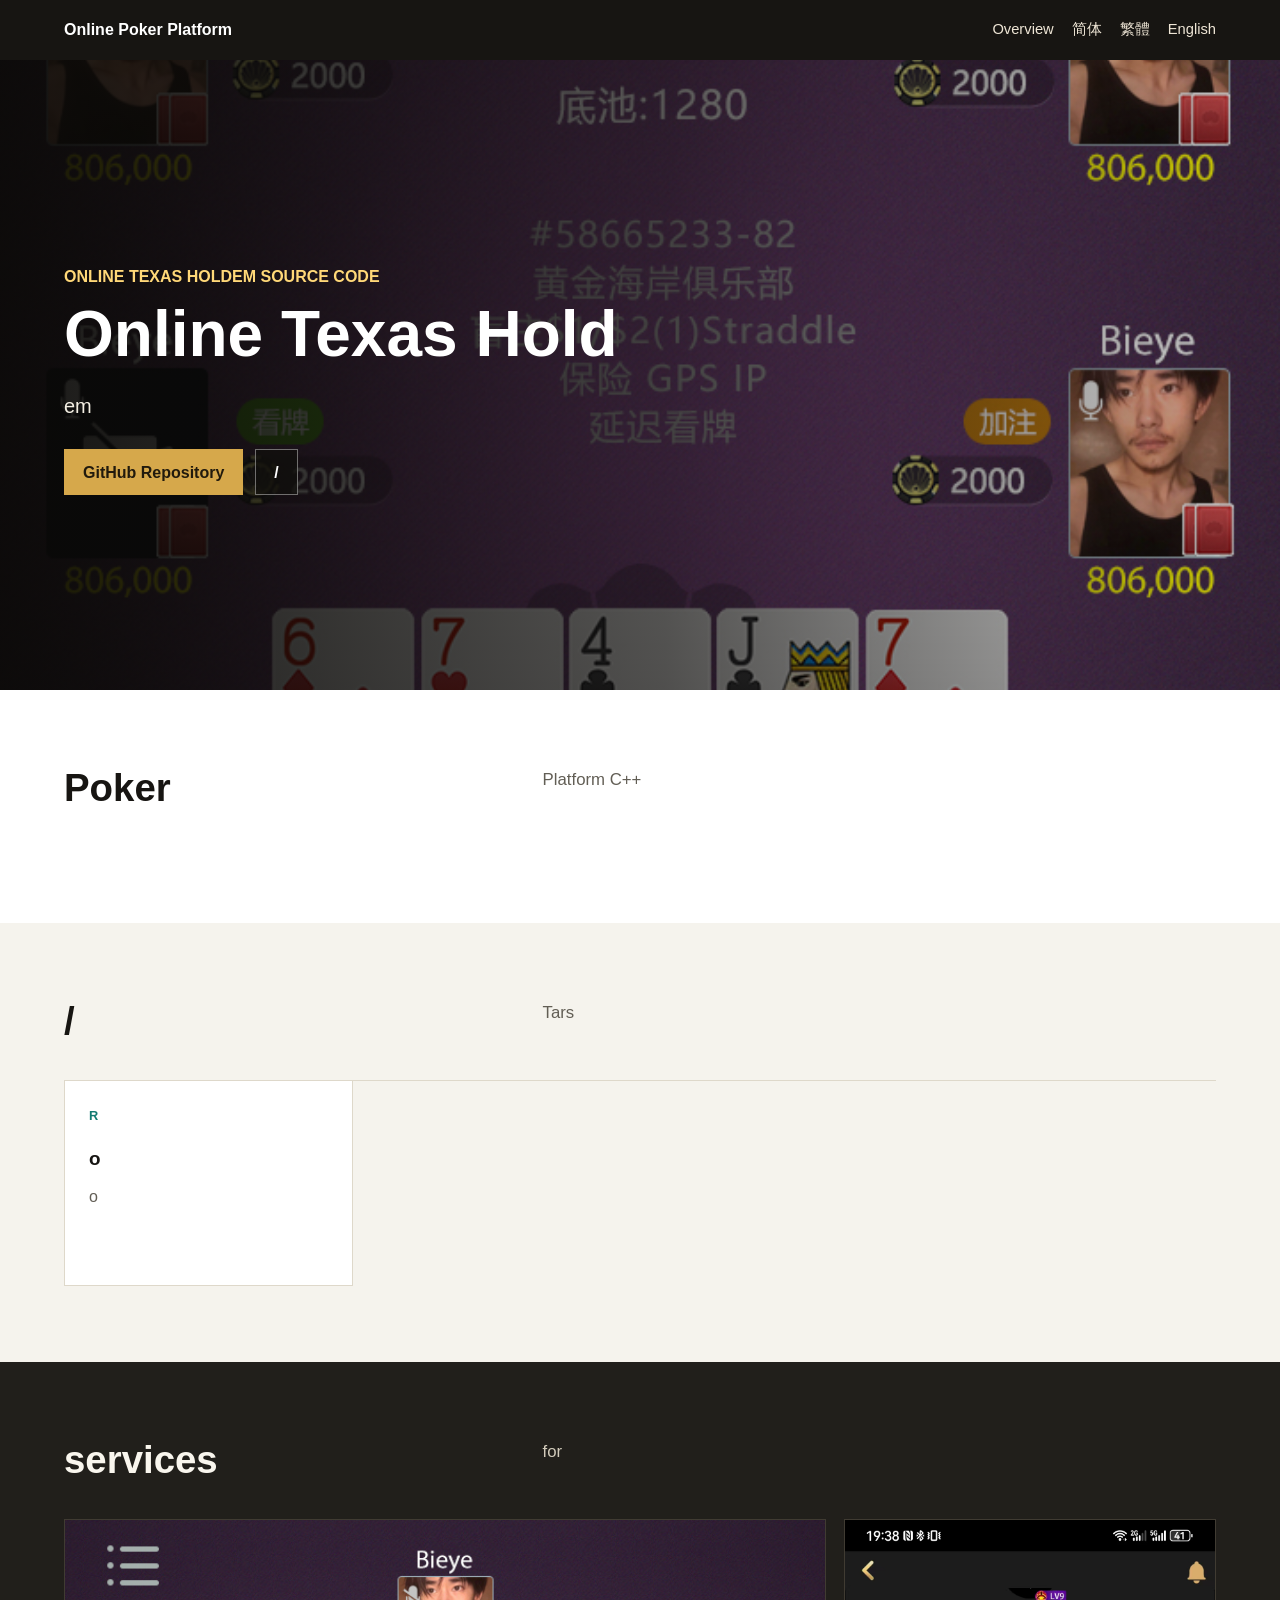
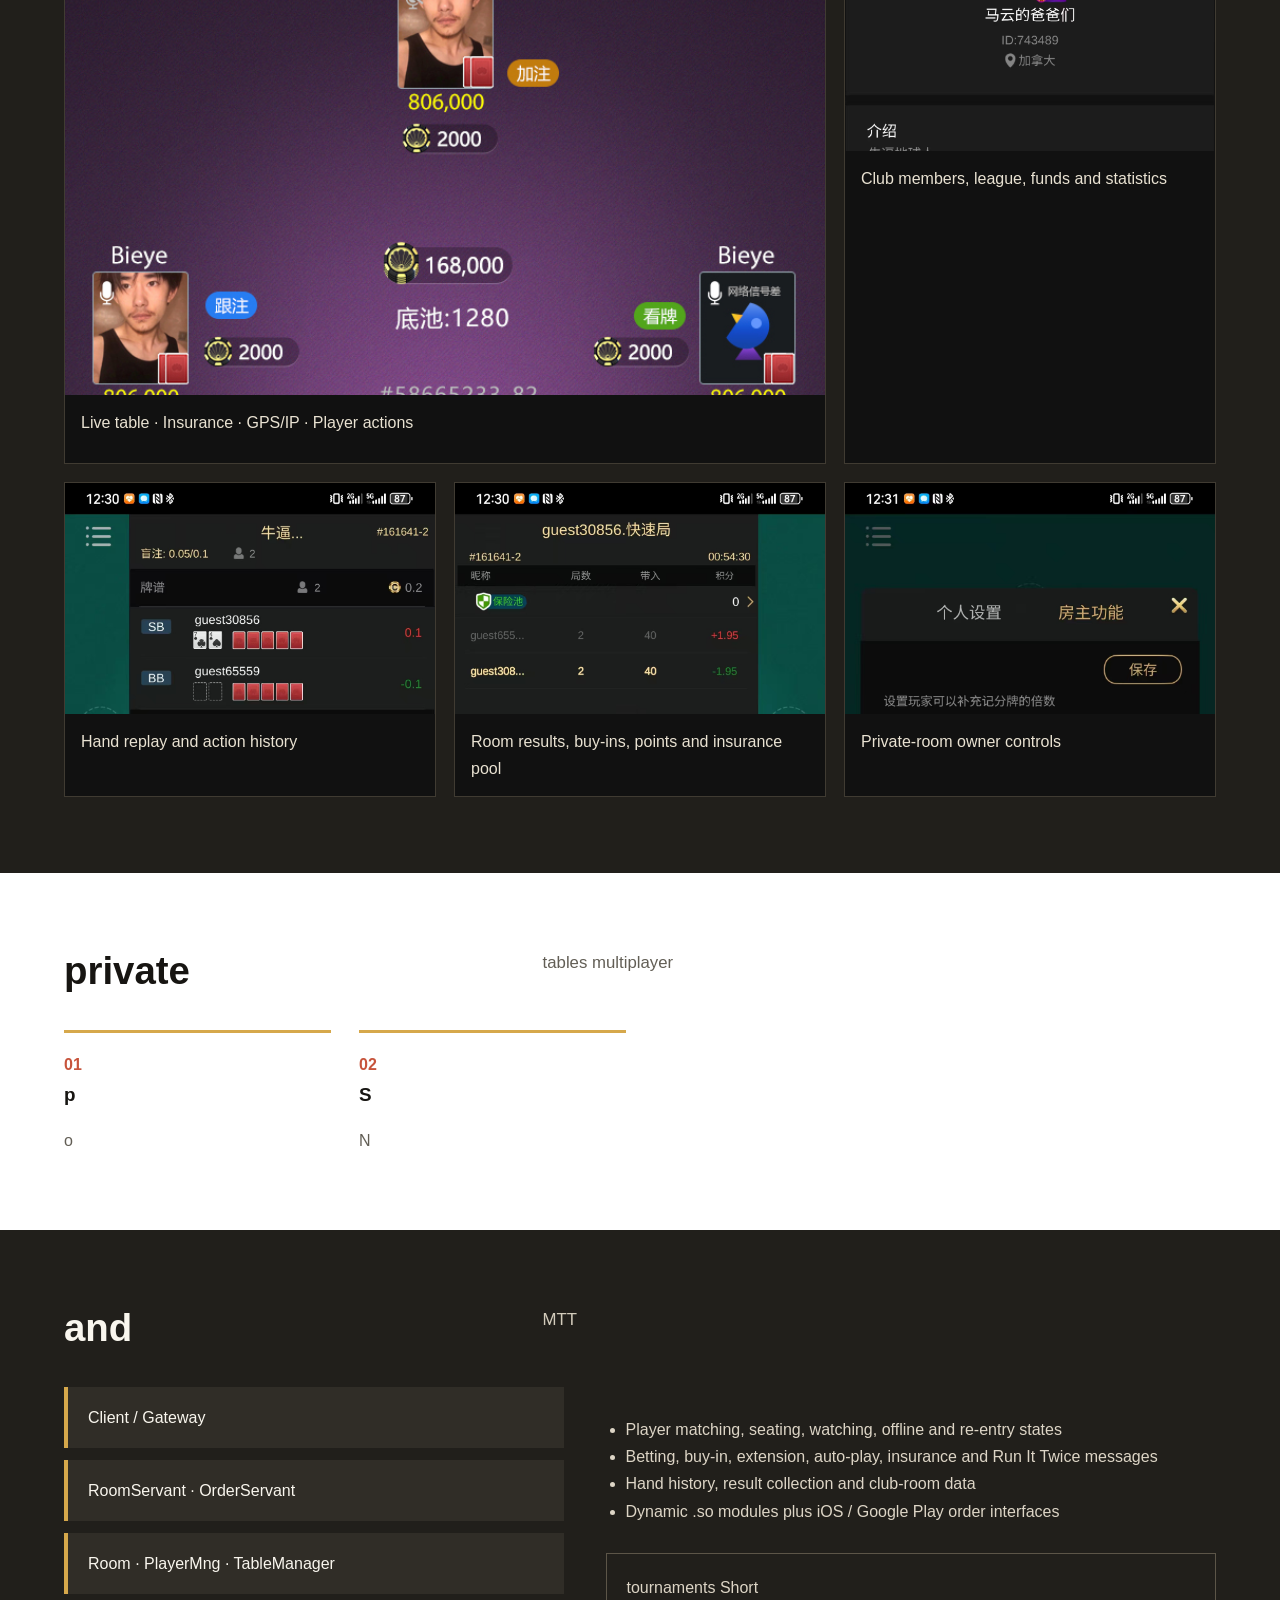
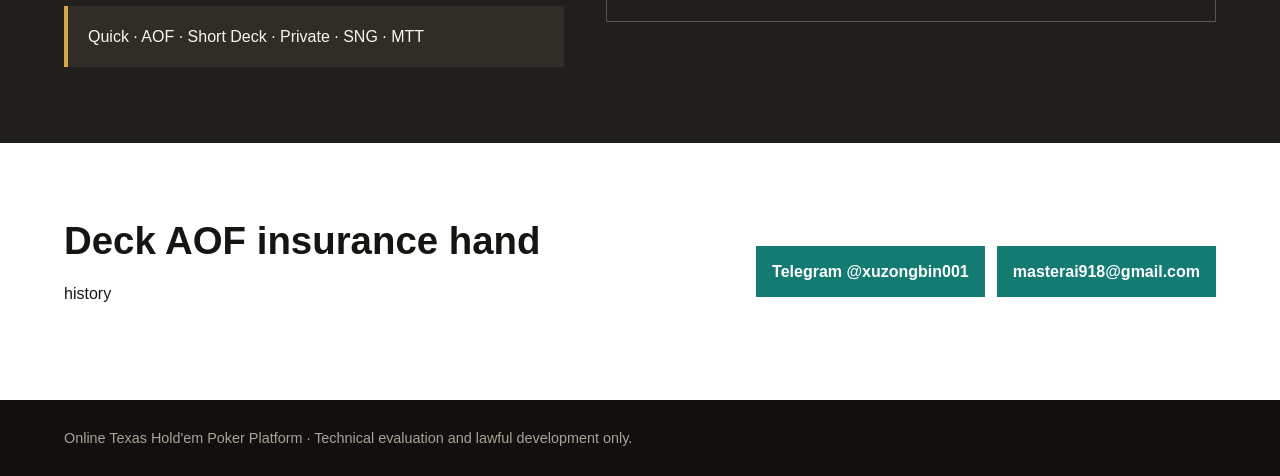
==== docs/en/index.html @ 519c727b "Add files via upload" ====
<!doctype html><html lang="en"><head><meta charset="utf-8"><meta name="viewport" content="width=device-width,initial-scale=1"><title>Online Texas Holdem Poker Platform | C++ Tars Server</title><meta name="description" content="English overview of an online Texas Holdem server with private tables, SNG, MTT, Short Deck, AOF, insurance, hand history and club operations."><meta name="robots" content="index,follow,max-image-preview:large"><link rel="canonical" href="https://masterai-top.github.io/Online-Texas-Holdem-Poker-Platform/en/"><link rel="alternate" hreflang="x-default" href="https://masterai-top.github.io/Online-Texas-Holdem-Poker-Platform/"><link rel="alternate" hreflang="zh-Hans" href="https://masterai-top.github.io/Online-Texas-Holdem-Poker-Platform/zh-cn/"><link rel="alternate" hreflang="zh-Hant" href="https://masterai-top.github.io/Online-Texas-Holdem-Poker-Platform/zh-tw/"><link rel="alternate" hreflang="en" href="https://masterai-top.github.io/Online-Texas-Holdem-Poker-Platform/en/"><meta property="og:type" content="website"><meta property="og:title" content="Online Texas Holdem Poker Platform | C++ Tars Server"><meta property="og:description" content="English overview of an online Texas Holdem server with private tables, SNG, MTT, Short Deck, AOF, insurance, hand history and club operations."><meta property="og:url" content="https://masterai-top.github.io/Online-Texas-Holdem-Poker-Platform/en/"><meta property="og:image" content="https://masterai-top.github.io/Online-Texas-Holdem-Poker-Platform/assets/images/poker-table-action.jpg"><link rel="stylesheet" href="../assets/style.css"></head><body><a class="skip" href="#main">Skip to content</a><header class="topbar"><a class="brand" href="https://masterai-top.github.io/Online-Texas-Holdem-Poker-Platform/">Online Poker Platform</a><nav class="langs" aria-label="Languages"><a href="https://masterai-top.github.io/Online-Texas-Holdem-Poker-Platform/">Overview</a><a href="https://masterai-top.github.io/Online-Texas-Holdem-Poker-Platform/zh-cn/">简体</a><a href="https://masterai-top.github.io/Online-Texas-Holdem-Poker-Platform/zh-tw/">繁體</a><a href="https://masterai-top.github.io/Online-Texas-Holdem-Poker-Platform/en/">English</a></nav></header><main id="main"><section class="hero"><div class="hero-inner"><div class="eyebrow">ONLINE TEXAS HOLDEM SOURCE CODE</div><h1>Online Texas Hold</h1><p class="lead">em</p><div class="actions"><a class="button primary" href="https://github.com/masterai-top/Online-Texas-Holdem-Poker-Platform">GitHub Repository</a><a class="button" href="#features">/</a></div></div></section><section class="band light"><div class="inner"><div class="section-head"><h2>Poker</h2><p>Platform C++</p></div></div></section><section class="band" id="features"><div class="inner"><div class="section-head"><h2>/</h2><p>Tars</p></div><div class="feature-grid"><article class="feature"><strong>r</strong><h3>o</h3><p>o</p></article></div></div></section><section class="band dark"><div class="inner"><div class="section-head"><h2>services</h2><p>for</p></div><div class="shots"><figure class="shot wide"><img src="../assets/images/poker-table-overview.jpg" alt="Online multiplayer Texas Holdem table" loading="lazy"><figcaption>Live table · Insurance · GPS/IP · Player actions</figcaption></figure><figure class="shot"><img src="../assets/images/club-management.jpg" alt="Poker club management" loading="lazy"><figcaption>Club members, league, funds and statistics</figcaption></figure><figure class="shot"><img src="../assets/images/hand-history.jpg" alt="Poker hand history replay" loading="lazy"><figcaption>Hand replay and action history</figcaption></figure><figure class="shot"><img src="../assets/images/room-results.jpg" alt="Poker room results" loading="lazy"><figcaption>Room results, buy-ins, points and insurance pool</figcaption></figure><figure class="shot"><img src="../assets/images/room-owner-controls.jpg" alt="Private room owner controls" loading="lazy"><figcaption>Private-room owner controls</figcaption></figure></div></div></section><section class="band light"><div class="inner"><div class="section-head"><h2>private</h2><p>tables multiplayer</p></div><div class="journey"><article><h3>p</h3><p>o</p></article>
<article><h3>S</h3><p>N</p></article></div></div></section><section class="band dark"><div class="inner"><div class="section-head"><h2>and</h2><p>MTT</p></div><div class="tech-layout"><div class="tech-flow"><div>Client / Gateway</div><div>RoomServant · OrderServant</div><div>Room · PlayerMng · TableManager</div><div>Quick · AOF · Short Deck · Private · SNG · MTT</div></div><div><ul class="tech-list"><li>Player matching, seating, watching, offline and re-entry states</li><li>Betting, buy-in, extension, auto-play, insurance and Run It Twice messages</li><li>Hand history, result collection and club-room data</li><li>Dynamic .so modules plus iOS / Google Play order interfaces</li></ul><p class="notice">tournaments Short</p></div></div></div></section><section class="band light"><div class="inner contact"><div><h2>Deck AOF insurance hand</h2><p>history</p></div><div class="contact-links"><a href="https://t.me/xuzongbin001">Telegram @xuzongbin001</a><a href="mailto:masterai918@gmail.com">masterai918@gmail.com</a></div></div></section></main><footer>Online Texas Hold'em Poker Platform · Technical evaluation and lawful development only.</footer></body></html>
---- docs/assets/style.css ----
:root{--ink:#171512;--paper:#f5f3ed;--surface:#fff;--gold:#d6a84b;--teal:#137b72;--coral:#c7543c;--line:#ded8ca;--muted:#625e55;--max:1180px}*{box-sizing:border-box}html{scroll-behavior:smooth}body{margin:0;color:var(--ink);background:var(--paper);font-family:Inter,"Noto Sans SC","Noto Sans TC","Microsoft YaHei",Arial,sans-serif;line-height:1.7}a{color:inherit}img{display:block;max-width:100%}.skip{position:absolute;left:-9999px}.skip:focus{left:1rem;top:1rem;z-index:20;background:#fff;padding:.75rem}.topbar{min-height:60px;display:flex;align-items:center;justify-content:space-between;gap:20px;padding:0 5vw;background:#171512;color:#fff}.brand{font-weight:800;text-decoration:none}.langs{display:flex;gap:18px;font-size:.92rem}.langs a{color:#eee5d5;text-decoration:none}.langs a[aria-current=page]{color:#ffd878}.hero{min-height:min(70vh,720px);display:grid;align-items:end;position:relative;overflow:hidden;color:#fff;background:#171512 url("images/poker-table-action.jpg") center 38%/cover no-repeat}.hero:before{content:"";position:absolute;inset:0;background:linear-gradient(90deg,rgba(10,9,7,.94),rgba(10,9,7,.68) 52%,rgba(10,9,7,.18))}.hero-inner{width:min(var(--max),90vw);margin:auto;padding:72px 0 64px;position:relative;z-index:1}.eyebrow{color:#ffd878;font-weight:800;text-transform:uppercase}h1{max-width:880px;margin:10px 0 16px;font-size:clamp(2.2rem,5vw,4.7rem);line-height:1.08;letter-spacing:0}.lead{max-width:790px;font-size:clamp(1rem,1.8vw,1.25rem);color:#f4efe3}.actions{display:flex;flex-wrap:wrap;gap:12px;margin-top:26px}.button{display:inline-flex;align-items:center;min-height:46px;padding:0 18px;border:1px solid rgba(255,255,255,.4);text-decoration:none;font-weight:800;background:rgba(16,15,13,.76)}.button.primary{background:var(--gold);border-color:var(--gold);color:#211a0d}.band{padding:76px 0}.band.light{background:var(--surface)}.band.dark{background:#211f1b;color:#f9f6ee}.inner{width:min(var(--max),90vw);margin:auto}.section-head{display:grid;grid-template-columns:minmax(0,.78fr) minmax(0,1.22fr);gap:48px;align-items:start;margin-bottom:36px}h2{margin:0;font-size:clamp(1.75rem,3vw,2.7rem);line-height:1.17;letter-spacing:0}h3{margin:0 0 8px;font-size:1.18rem;letter-spacing:0}.section-head p{margin:0;color:var(--muted);font-size:1.05rem}.dark .section-head p{color:#d2cbbb}.feature-grid{display:grid;grid-template-columns:repeat(4,1fr);border-top:1px solid var(--line);border-left:1px solid var(--line)}.feature{min-height:205px;padding:24px;border-right:1px solid var(--line);border-bottom:1px solid var(--line);background:#fff}.feature strong{display:block;color:var(--teal);font-size:.8rem;text-transform:uppercase;margin-bottom:16px}.feature p{margin:0;color:var(--muted)}.shots{display:grid;grid-template-columns:repeat(3,1fr);gap:18px}.shot{margin:0;overflow:hidden;background:#111;border:1px solid #403b32}.shot img{width:100%;aspect-ratio:16/10;object-fit:cover;object-position:top}.shot figcaption{min-height:68px;padding:14px 16px;color:#e9e2d2}.shot.wide{grid-column:span 2}.journey{display:grid;grid-template-columns:repeat(4,1fr);gap:28px;counter-reset:step}.journey article{border-top:3px solid var(--gold);padding-top:18px}.journey article:before{counter-increment:step;content:"0" counter(step);color:var(--coral);font-weight:900}.journey p{color:var(--muted);margin-bottom:0}.tech-layout{display:grid;grid-template-columns:.9fr 1.1fr;gap:42px;align-items:center}.tech-flow{display:grid;gap:12px}.tech-flow div{padding:17px 20px;border-left:4px solid var(--gold);background:#302d27}.tech-list{margin:0;padding-left:20px;color:#ddd5c6}.notice{margin-top:28px;padding:20px;border:1px solid #5c5548;color:#ddd5c6}.contact{display:grid;grid-template-columns:1fr auto;gap:30px;align-items:center}.contact-links{display:flex;gap:12px;flex-wrap:wrap}.contact-links a{padding:12px 16px;background:var(--teal);color:#fff;text-decoration:none;font-weight:800}footer{padding:26px 5vw;background:#11100e;color:#aaa294;font-size:.9rem}@media(max-width:900px){.feature-grid,.shots{grid-template-columns:repeat(2,1fr)}.journey{grid-template-columns:repeat(2,1fr)}.tech-layout,.section-head{grid-template-columns:1fr;gap:18px}}@media(max-width:620px){.topbar{align-items:flex-start;padding-block:14px}.langs{gap:10px;flex-wrap:wrap;justify-content:flex-end}.hero{min-height:72vh;background-position:58% top}.hero:before{background:linear-gradient(0deg,rgba(10,9,7,.96),rgba(10,9,7,.68) 68%,rgba(10,9,7,.22))}.hero-inner{padding:50px 0}.band{padding:52px 0}.feature-grid,.shots,.journey,.contact{grid-template-columns:1fr}.shot.wide{grid-column:auto}.contact-links{justify-content:flex-start}h1{font-size:2.25rem}}
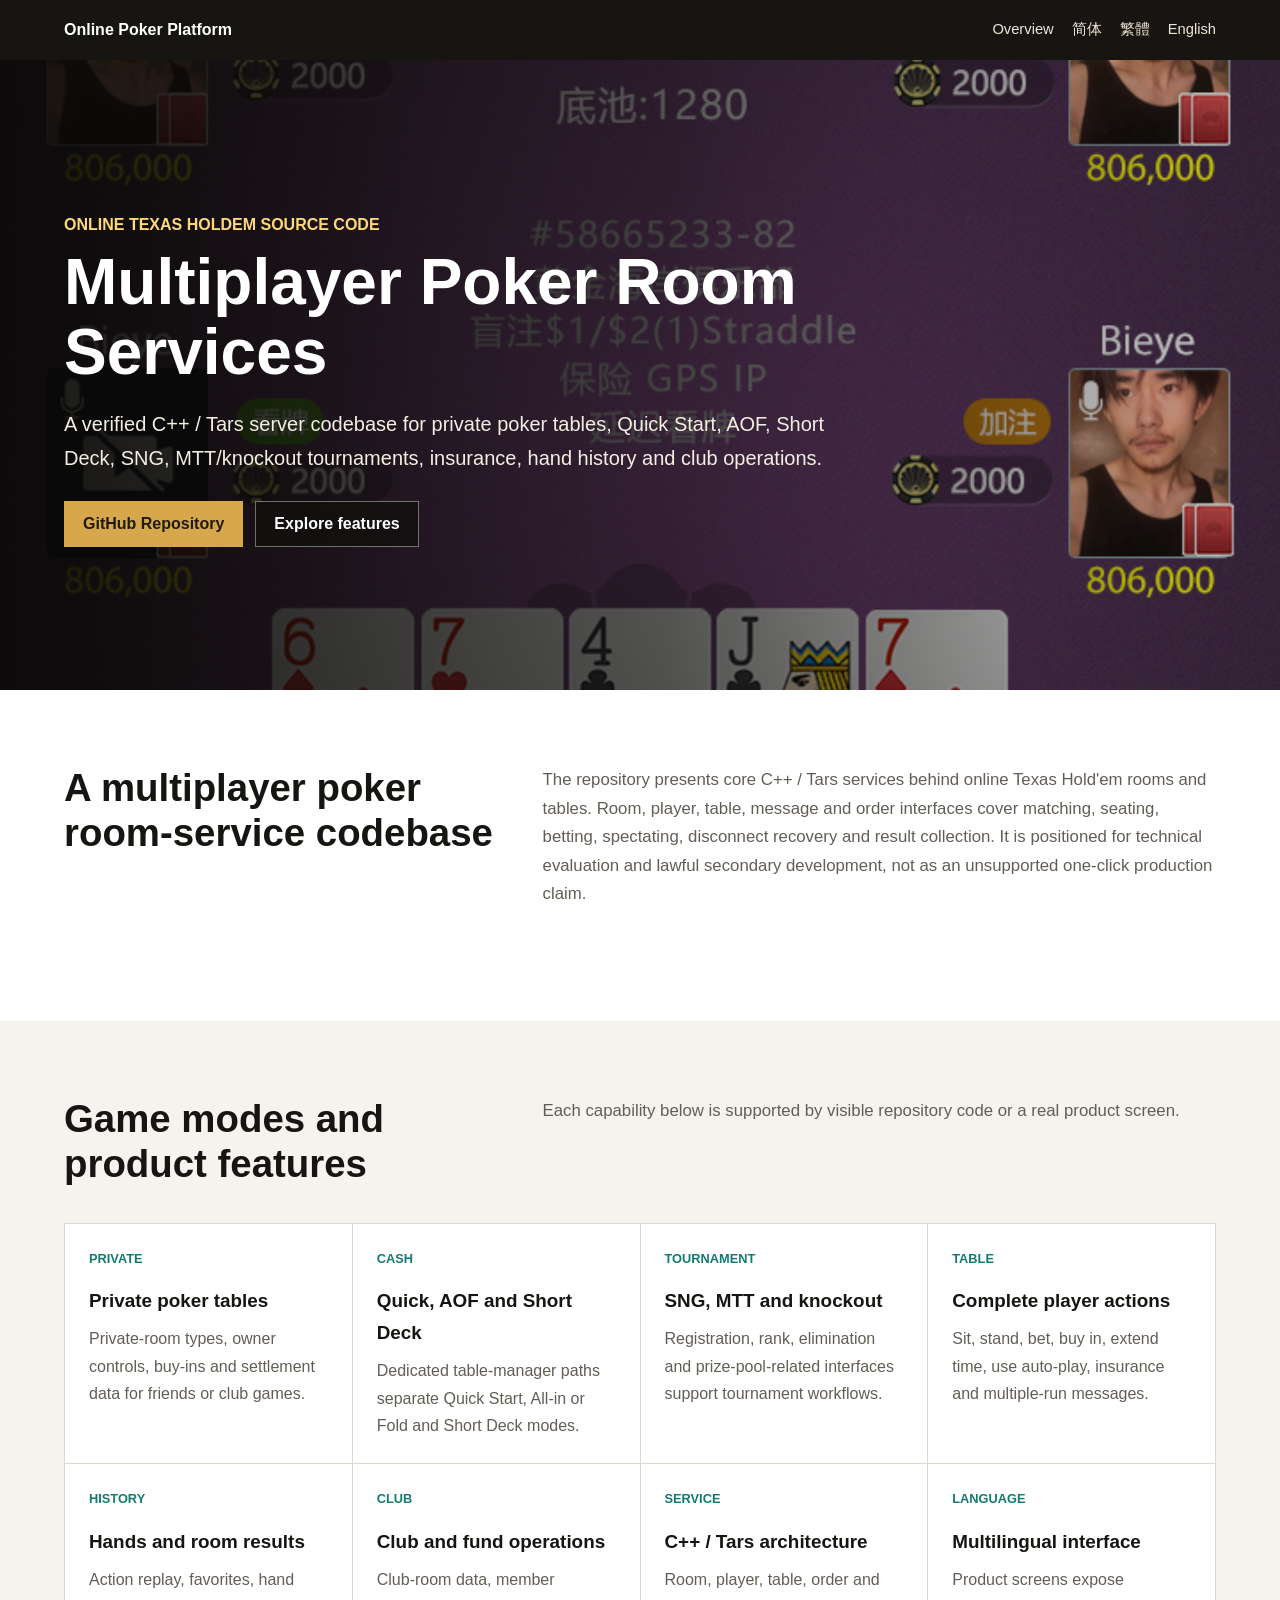
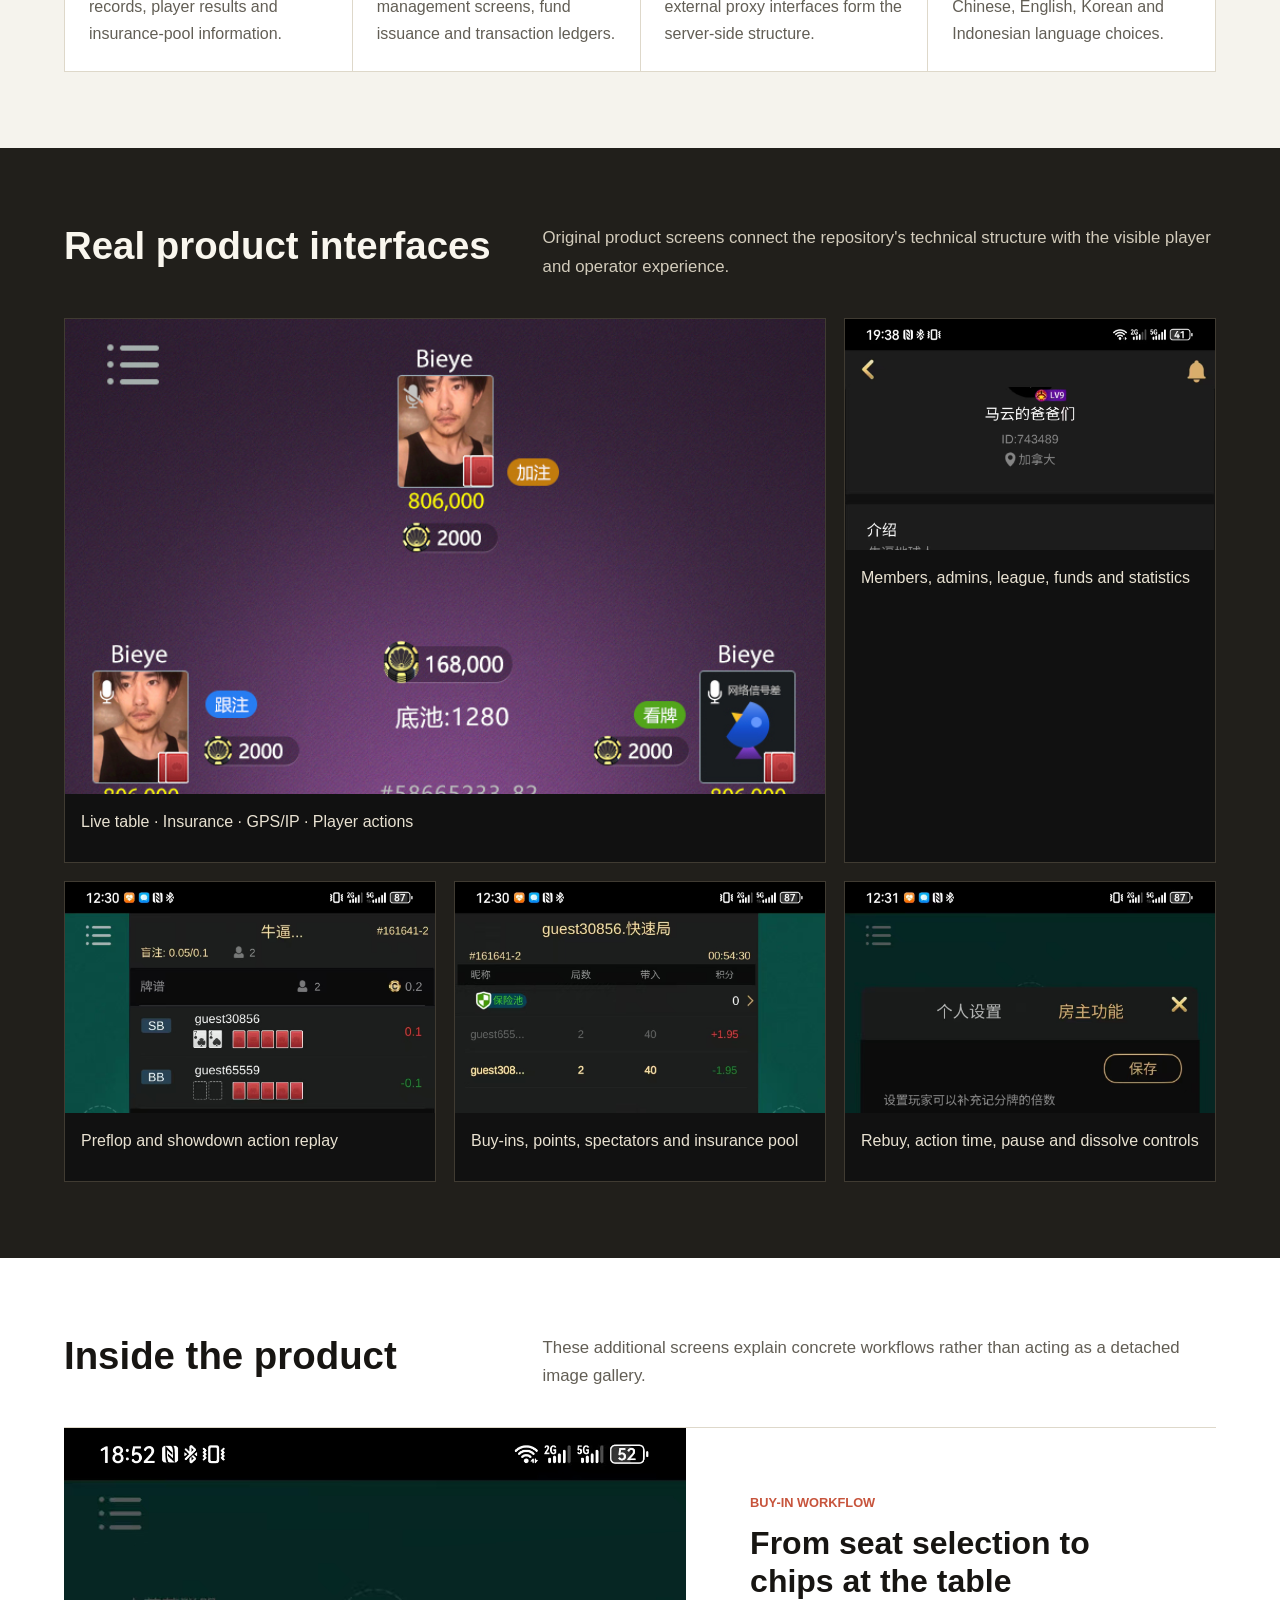
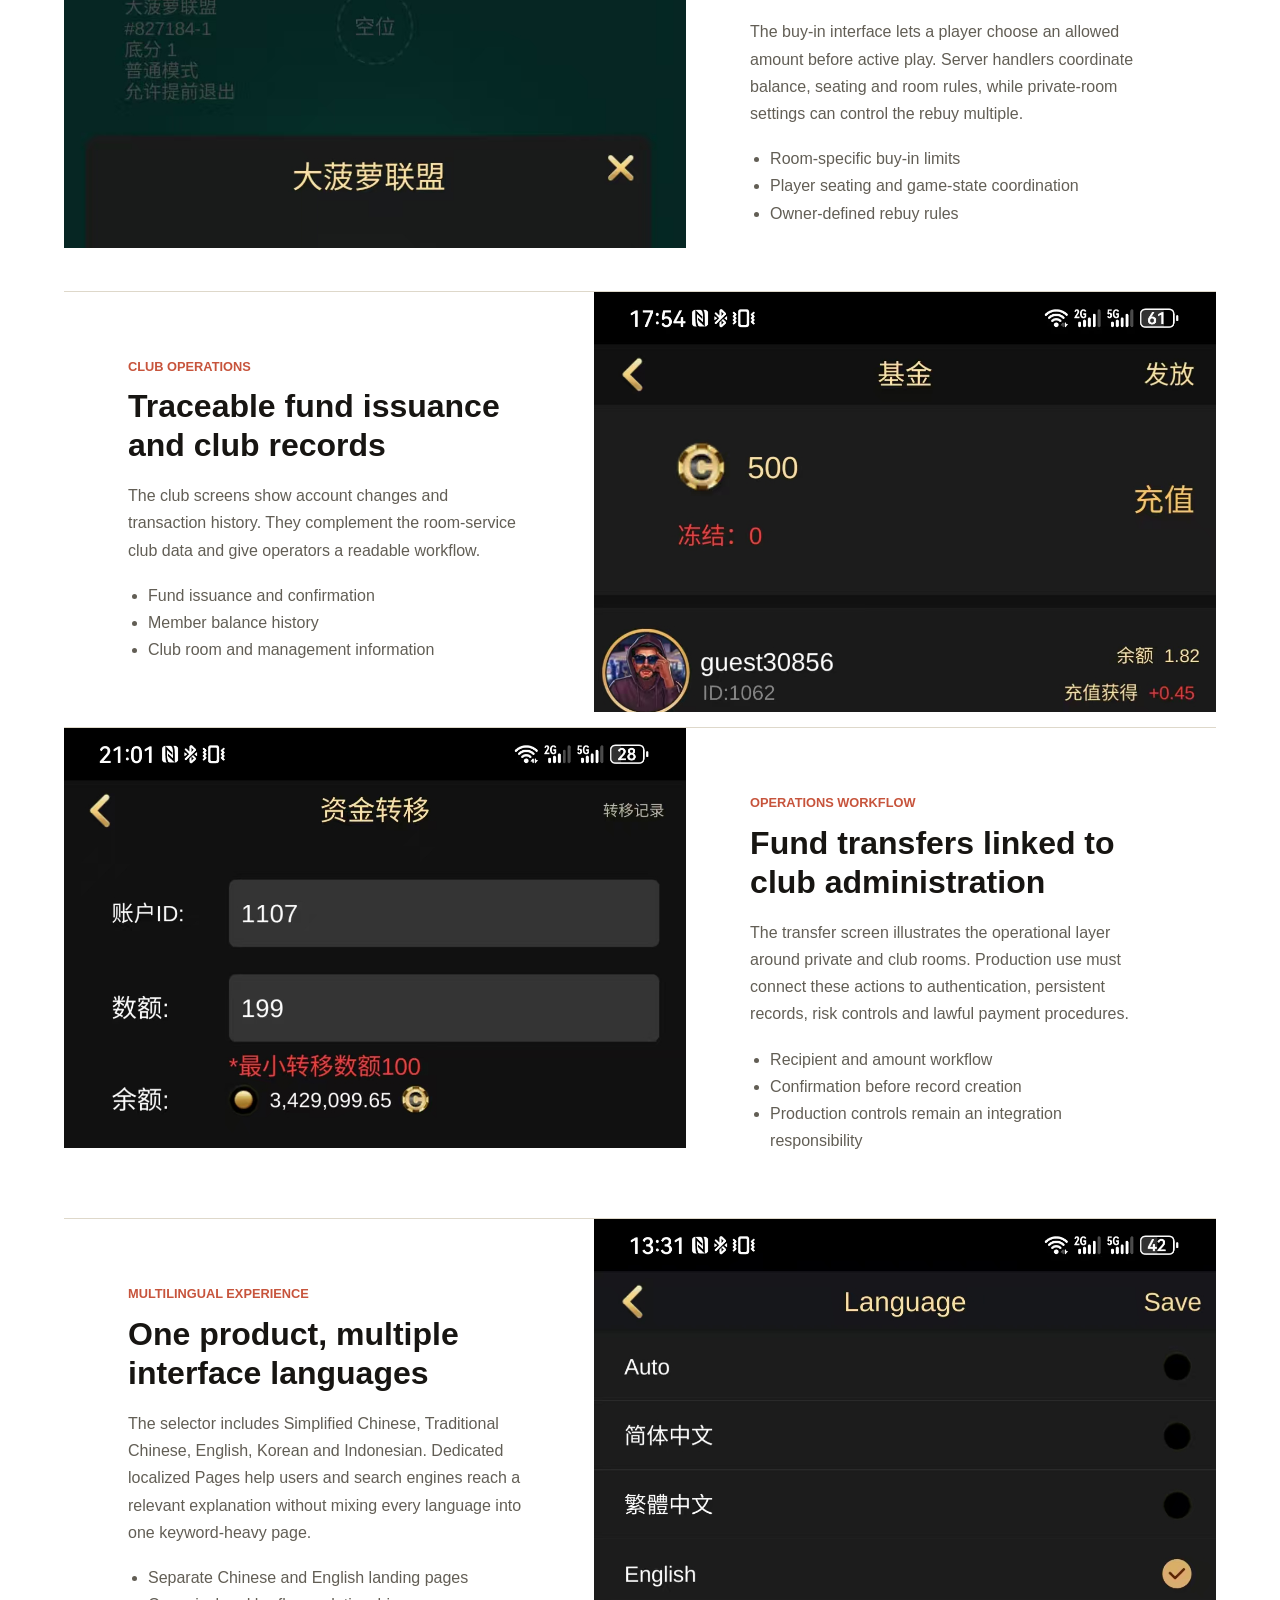
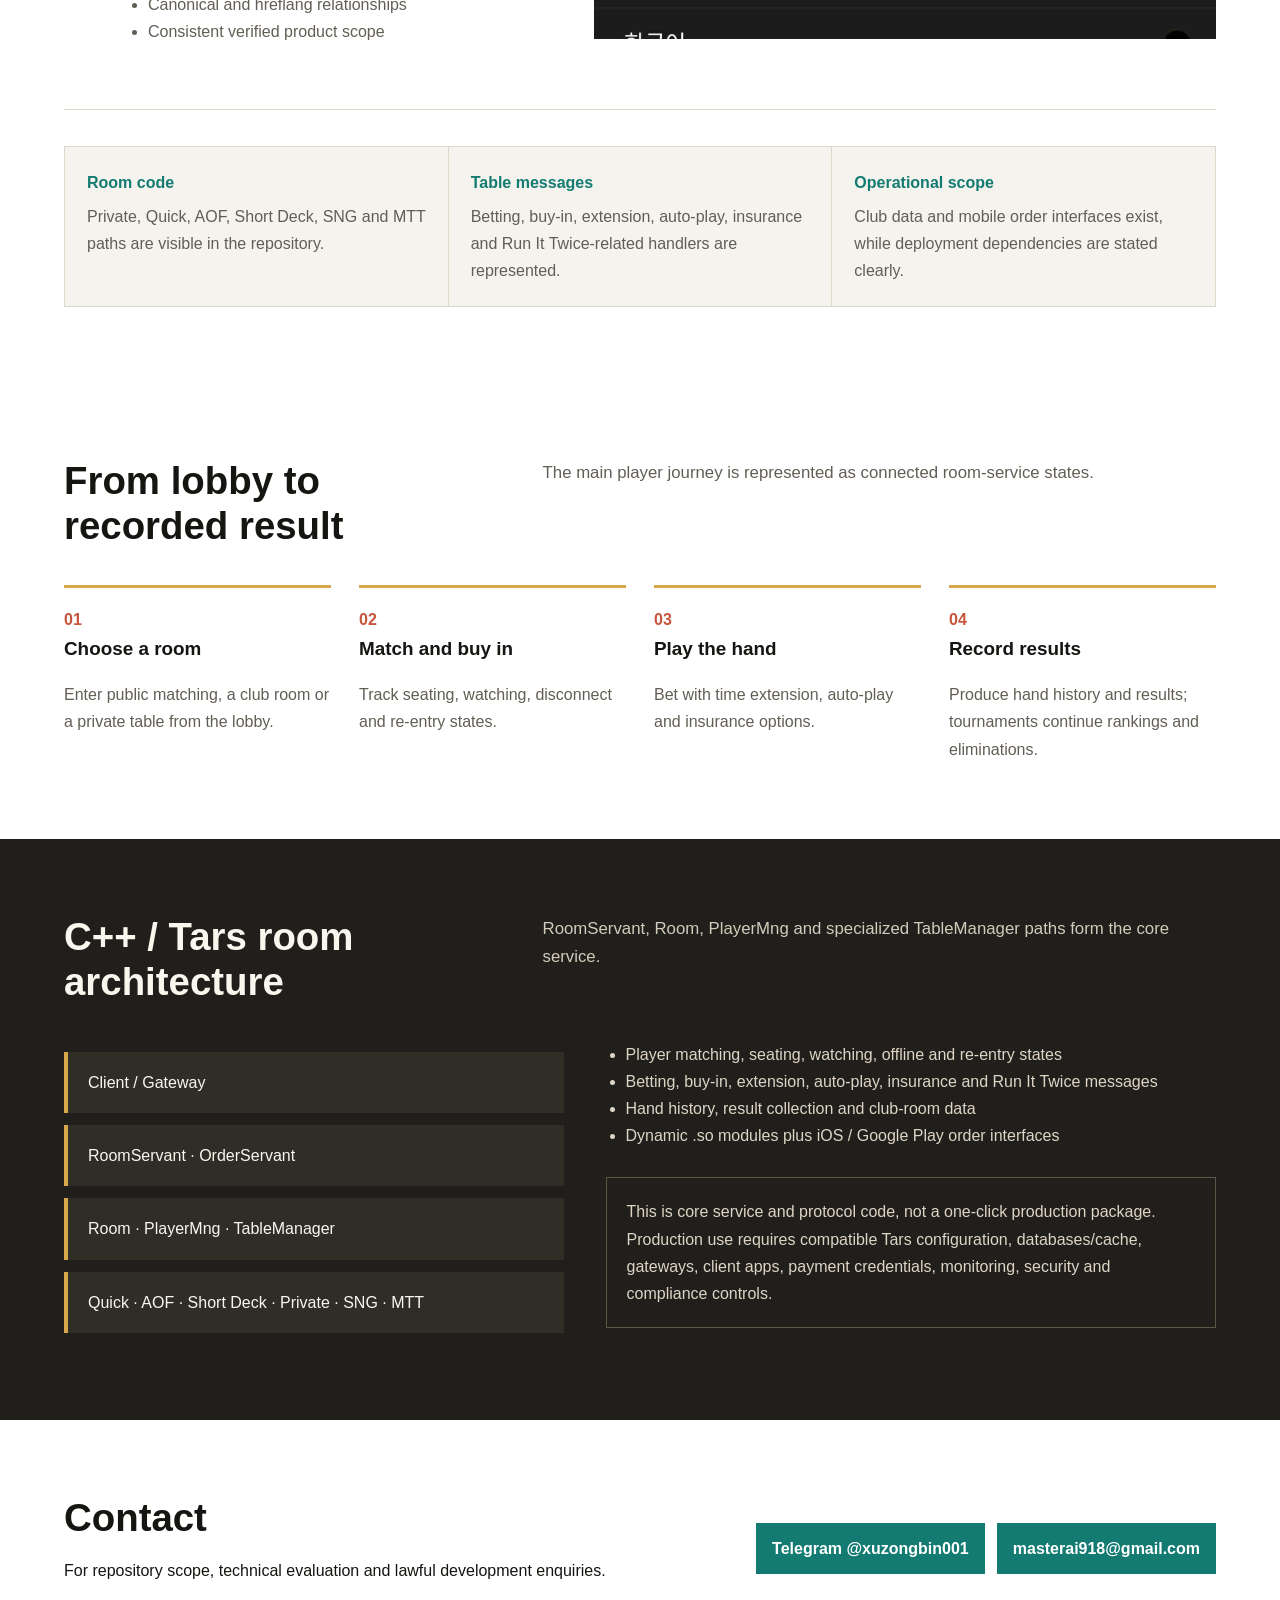
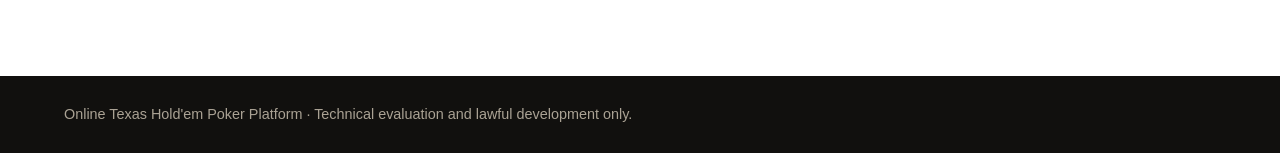
==== commit 4ba1b10f: "Add files via upload" ====
--- a/docs/en/index.html
+++ b/docs/en/index.html
@@ -1,3 +1,24 @@
-<!doctype html><html lang="en"><head><meta charset="utf-8"><meta name="viewport" content="width=device-width,initial-scale=1"><title>Online Texas Holdem Poker Platform | C++ Tars Server</title><meta name="description" content="English overview of an online Texas Holdem server with private tables, SNG, MTT, Short Deck, AOF, insurance, hand history and club operations."><meta name="robots" content="index,follow,max-image-preview:large"><link rel="canonical" href="https://masterai-top.github.io/Online-Texas-Holdem-Poker-Platform/en/"><link rel="alternate" hreflang="x-default" href="https://masterai-top.github.io/Online-Texas-Holdem-Poker-Platform/"><link rel="alternate" hreflang="zh-Hans" href="https://masterai-top.github.io/Online-Texas-Holdem-Poker-Platform/zh-cn/"><link rel="alternate" hreflang="zh-Hant" href="https://masterai-top.github.io/Online-Texas-Holdem-Poker-Platform/zh-tw/"><link rel="alternate" hreflang="en" href="https://masterai-top.github.io/Online-Texas-Holdem-Poker-Platform/en/"><meta property="og:type" content="website"><meta property="og:title" content="Online Texas Holdem Poker Platform | C++ Tars Server"><meta property="og:description" content="English overview of an online Texas Holdem server with private tables, SNG, MTT, Short Deck, AOF, insurance, hand history and club operations."><meta property="og:url" content="https://masterai-top.github.io/Online-Texas-Holdem-Poker-Platform/en/"><meta property="og:image" content="https://masterai-top.github.io/Online-Texas-Holdem-Poker-Platform/assets/images/poker-table-action.jpg"><link rel="stylesheet" href="../assets/style.css"></head><body><a class="skip" href="#main">Skip to content</a><header class="topbar"><a class="brand" href="https://masterai-top.github.io/Online-Texas-Holdem-Poker-Platform/">Online Poker Platform</a><nav class="langs" aria-label="Languages"><a href="https://masterai-top.github.io/Online-Texas-Holdem-Poker-Platform/">Overview</a><a href="https://masterai-top.github.io/Online-Texas-Holdem-Poker-Platform/zh-cn/">简体</a><a href="https://masterai-top.github.io/Online-Texas-Holdem-Poker-Platform/zh-tw/">繁體</a><a href="https://masterai-top.github.io/Online-Texas-Holdem-Poker-Platform/en/">English</a></nav></header><main id="main"><section class="hero"><div class="hero-inner"><div class="eyebrow">ONLINE TEXAS HOLDEM SOURCE CODE</div><h1>Online Texas Hold</h1><p class="lead">em</p><div class="actions"><a class="button primary" href="https://github.com/masterai-top/Online-Texas-Holdem-Poker-Platform">GitHub Repository</a><a class="button" href="#features">/</a></div></div></section><section class="band light"><div class="inner"><div class="section-head"><h2>Poker</h2><p>Platform C++</p></div></div></section><section class="band" id="features"><div class="inner"><div class="section-head"><h2>/</h2><p>Tars</p></div><div class="feature-grid"><article class="feature"><strong>r</strong><h3>o</h3><p>o</p></article></div></div></section><section class="band dark"><div class="inner"><div class="section-head"><h2>services</h2><p>for</p></div><div class="shots"><figure class="shot wide"><img src="../assets/images/poker-table-overview.jpg" alt="Online multiplayer Texas Holdem table" loading="lazy"><figcaption>Live table · Insurance · GPS/IP · Player actions</figcaption></figure><figure class="shot"><img src="../assets/images/club-management.jpg" alt="Poker club management" loading="lazy"><figcaption>Club members, league, funds and statistics</figcaption></figure><figure class="shot"><img src="../assets/images/hand-history.jpg" alt="Poker hand history replay" loading="lazy"><figcaption>Hand replay and action history</figcaption></figure><figure class="shot"><img src="../assets/images/room-results.jpg" alt="Poker room results" loading="lazy"><figcaption>Room results, buy-ins, points and insurance pool</figcaption></figure><figure class="shot"><img src="../assets/images/room-owner-controls.jpg" alt="Private room owner controls" loading="lazy"><figcaption>Private-room owner controls</figcaption></figure></div></div></section><section class="band light"><div class="inner"><div class="section-head"><h2>private</h2><p>tables multiplayer</p></div><div class="journey"><article><h3>p</h3><p>o</p></article>
-<article><h3>S</h3><p>N</p></article></div></div></section><section class="band dark"><div class="inner"><div class="section-head"><h2>and</h2><p>MTT</p></div><div class="tech-layout"><div class="tech-flow"><div>Client / Gateway</div><div>RoomServant · OrderServant</div><div>Room · PlayerMng · TableManager</div><div>Quick · AOF · Short Deck · Private · SNG · MTT</div></div><div><ul class="tech-list"><li>Player matching, seating, watching, offline and re-entry states</li><li>Betting, buy-in, extension, auto-play, insurance and Run It Twice messages</li><li>Hand history, result collection and club-room data</li><li>Dynamic .so modules plus iOS / Google Play order interfaces</li></ul><p class="notice">tournaments Short</p></div></div></div></section><section class="band light"><div class="inner contact"><div><h2>Deck AOF insurance hand</h2><p>history</p></div><div class="contact-links"><a href="https://t.me/xuzongbin001">Telegram @xuzongbin001</a><a href="mailto:masterai918@gmail.com">masterai918@gmail.com</a></div></div></section></main><footer>Online Texas Hold'em Poker Platform · Technical evaluation and lawful development only.</footer></body></html>
-
+<!doctype html><html lang="en"><head><meta charset="utf-8"><meta name="viewport" content="width=device-width,initial-scale=1"><title>Online Texas Holdem Source Code | C++ Poker Server</title><meta name="description" content="Online multiplayer Texas Holdem source code with private tables, SNG, MTT, Short Deck, AOF, insurance, hand history, club funds and C++ Tars room services."><meta name="robots" content="index,follow,max-image-preview:large"><link rel="canonical" href="https://masterai-top.github.io/Online-Texas-Holdem-Poker-Platform/en/"><link rel="alternate" hreflang="x-default" href="https://masterai-top.github.io/Online-Texas-Holdem-Poker-Platform/"><link rel="alternate" hreflang="zh-Hans" href="https://masterai-top.github.io/Online-Texas-Holdem-Poker-Platform/zh-cn/"><link rel="alternate" hreflang="zh-Hant" href="https://masterai-top.github.io/Online-Texas-Holdem-Poker-Platform/zh-tw/"><link rel="alternate" hreflang="en" href="https://masterai-top.github.io/Online-Texas-Holdem-Poker-Platform/en/"><meta property="og:type" content="website"><meta property="og:title" content="Online Texas Holdem Source Code | C++ Poker Server"><meta property="og:description" content="Online multiplayer Texas Holdem source code with private tables, SNG, MTT, Short Deck, AOF, insurance, hand history, club funds and C++ Tars room services."><meta property="og:url" content="https://masterai-top.github.io/Online-Texas-Holdem-Poker-Platform/en/"><meta property="og:image" content="https://masterai-top.github.io/Online-Texas-Holdem-Poker-Platform/assets/images/poker-table-action.jpg"><link rel="stylesheet" href="../assets/style.css"><link rel="stylesheet" href="../assets/enrichment.css"></head><body><a class="skip" href="#main">Skip to content</a><header class="topbar"><a class="brand" href="https://masterai-top.github.io/Online-Texas-Holdem-Poker-Platform/">Online Poker Platform</a><nav class="langs" aria-label="Languages"><a href="https://masterai-top.github.io/Online-Texas-Holdem-Poker-Platform/">Overview</a><a href="https://masterai-top.github.io/Online-Texas-Holdem-Poker-Platform/zh-cn/">简体</a><a href="https://masterai-top.github.io/Online-Texas-Holdem-Poker-Platform/zh-tw/">繁體</a><a href="https://masterai-top.github.io/Online-Texas-Holdem-Poker-Platform/en/">English</a></nav></header><main id="main">
+<section class="hero"><div class="hero-inner"><div class="eyebrow">ONLINE TEXAS HOLDEM SOURCE CODE</div><h1>Multiplayer Poker Room Services</h1><p class="lead">A verified C++ / Tars server codebase for private poker tables, Quick Start, AOF, Short Deck, SNG, MTT/knockout tournaments, insurance, hand history and club operations.</p><div class="actions"><a class="button primary" href="https://github.com/masterai-top/Online-Texas-Holdem-Poker-Platform">GitHub Repository</a><a class="button" href="#features">Explore features</a></div></div></section>
+<section class="band light"><div class="inner"><div class="section-head"><h2>A multiplayer poker room-service codebase</h2><p>The repository presents core C++ / Tars services behind online Texas Hold'em rooms and tables. Room, player, table, message and order interfaces cover matching, seating, betting, spectating, disconnect recovery and result collection. It is positioned for technical evaluation and lawful secondary development, not as an unsupported one-click production claim.</p></div></div></section>
+<section class="band" id="features"><div class="inner"><div class="section-head"><h2>Game modes and product features</h2><p>Each capability below is supported by visible repository code or a real product screen.</p></div><div class="feature-grid">
+<article class="feature"><strong>Private</strong><h3>Private poker tables</h3><p>Private-room types, owner controls, buy-ins and settlement data for friends or club games.</p></article>
+<article class="feature"><strong>Cash</strong><h3>Quick, AOF and Short Deck</h3><p>Dedicated table-manager paths separate Quick Start, All-in or Fold and Short Deck modes.</p></article>
+<article class="feature"><strong>Tournament</strong><h3>SNG, MTT and knockout</h3><p>Registration, rank, elimination and prize-pool-related interfaces support tournament workflows.</p></article>
+<article class="feature"><strong>Table</strong><h3>Complete player actions</h3><p>Sit, stand, bet, buy in, extend time, use auto-play, insurance and multiple-run messages.</p></article>
+<article class="feature"><strong>History</strong><h3>Hands and room results</h3><p>Action replay, favorites, hand records, player results and insurance-pool information.</p></article>
+<article class="feature"><strong>Club</strong><h3>Club and fund operations</h3><p>Club-room data, member management screens, fund issuance and transaction ledgers.</p></article>
+<article class="feature"><strong>Service</strong><h3>C++ / Tars architecture</h3><p>Room, player, table, order and external proxy interfaces form the server-side structure.</p></article>
+<article class="feature"><strong>Language</strong><h3>Multilingual interface</h3><p>Product screens expose Chinese, English, Korean and Indonesian language choices.</p></article>
+</div></div></section>
+<section class="band dark"><div class="inner"><div class="section-head"><h2>Real product interfaces</h2><p>Original product screens connect the repository's technical structure with the visible player and operator experience.</p></div><div class="shots"><figure class="shot wide"><img src="../assets/images/poker-table-overview.jpg" alt="Online multiplayer Texas Holdem table" loading="lazy"><figcaption>Live table · Insurance · GPS/IP · Player actions</figcaption></figure><figure class="shot"><img src="../assets/images/club-management.jpg" alt="Poker club management" loading="lazy"><figcaption>Members, admins, league, funds and statistics</figcaption></figure><figure class="shot"><img src="../assets/images/hand-history.jpg" alt="Poker hand history replay" loading="lazy"><figcaption>Preflop and showdown action replay</figcaption></figure><figure class="shot"><img src="../assets/images/room-results.jpg" alt="Poker room results" loading="lazy"><figcaption>Buy-ins, points, spectators and insurance pool</figcaption></figure><figure class="shot"><img src="../assets/images/room-owner-controls.jpg" alt="Private room owner controls" loading="lazy"><figcaption>Rebuy, action time, pause and dissolve controls</figcaption></figure></div></div></section>
+<section class="band light" id="product-details"><div class="inner"><div class="section-head"><h2>Inside the product</h2><p>These additional screens explain concrete workflows rather than acting as a detached image gallery.</p></div><div class="story-stack">
+<article class="story"><div class="story-media"><img src="../assets/images/buy-in.jpg" alt="Texas Holdem table buy-in dialog" loading="lazy"></div><div class="story-copy"><p class="kicker">Buy-in workflow</p><h3>From seat selection to chips at the table</h3><p>The buy-in interface lets a player choose an allowed amount before active play. Server handlers coordinate balance, seating and room rules, while private-room settings can control the rebuy multiple.</p><ul><li>Room-specific buy-in limits</li><li>Player seating and game-state coordination</li><li>Owner-defined rebuy rules</li></ul></div></article>
+<article class="story"><div class="story-media"><img src="../assets/images/club-fund-ledger.jpg" alt="Poker club fund ledger" loading="lazy"></div><div class="story-copy"><p class="kicker">Club operations</p><h3>Traceable fund issuance and club records</h3><p>The club screens show account changes and transaction history. They complement the room-service club data and give operators a readable workflow.</p><ul><li>Fund issuance and confirmation</li><li>Member balance history</li><li>Club room and management information</li></ul></div></article>
+<article class="story"><div class="story-media"><img src="../assets/images/fund-transfer.jpg" alt="Poker club fund transfer screen" loading="lazy"></div><div class="story-copy"><p class="kicker">Operations workflow</p><h3>Fund transfers linked to club administration</h3><p>The transfer screen illustrates the operational layer around private and club rooms. Production use must connect these actions to authentication, persistent records, risk controls and lawful payment procedures.</p><ul><li>Recipient and amount workflow</li><li>Confirmation before record creation</li><li>Production controls remain an integration responsibility</li></ul></div></article>
+<article class="story"><div class="story-media"><img src="../assets/images/language-settings.jpg" alt="Multilingual poker application settings" loading="lazy"></div><div class="story-copy"><p class="kicker">Multilingual experience</p><h3>One product, multiple interface languages</h3><p>The selector includes Simplified Chinese, Traditional Chinese, English, Korean and Indonesian. Dedicated localized Pages help users and search engines reach a relevant explanation without mixing every language into one keyword-heavy page.</p><ul><li>Separate Chinese and English landing pages</li><li>Canonical and hreflang relationships</li><li>Consistent verified product scope</li></ul></div></article>
+</div><div class="proof-strip"><div><strong>Room code</strong><p>Private, Quick, AOF, Short Deck, SNG and MTT paths are visible in the repository.</p></div><div><strong>Table messages</strong><p>Betting, buy-in, extension, auto-play, insurance and Run It Twice-related handlers are represented.</p></div><div><strong>Operational scope</strong><p>Club data and mobile order interfaces exist, while deployment dependencies are stated clearly.</p></div></div></div></section>
+<section class="band light"><div class="inner"><div class="section-head"><h2>From lobby to recorded result</h2><p>The main player journey is represented as connected room-service states.</p></div><div class="journey"><article><h3>Choose a room</h3><p>Enter public matching, a club room or a private table from the lobby.</p></article><article><h3>Match and buy in</h3><p>Track seating, watching, disconnect and re-entry states.</p></article><article><h3>Play the hand</h3><p>Bet with time extension, auto-play and insurance options.</p></article><article><h3>Record results</h3><p>Produce hand history and results; tournaments continue rankings and eliminations.</p></article></div></div></section>
+<section class="band dark"><div class="inner"><div class="section-head"><h2>C++ / Tars room architecture</h2><p>RoomServant, Room, PlayerMng and specialized TableManager paths form the core service.</p></div><div class="tech-layout"><div class="tech-flow"><div>Client / Gateway</div><div>RoomServant · OrderServant</div><div>Room · PlayerMng · TableManager</div><div>Quick · AOF · Short Deck · Private · SNG · MTT</div></div><div><ul class="tech-list"><li>Player matching, seating, watching, offline and re-entry states</li><li>Betting, buy-in, extension, auto-play, insurance and Run It Twice messages</li><li>Hand history, result collection and club-room data</li><li>Dynamic .so modules plus iOS / Google Play order interfaces</li></ul><p class="notice">This is core service and protocol code, not a one-click production package. Production use requires compatible Tars configuration, databases/cache, gateways, client apps, payment credentials, monitoring, security and compliance controls.</p></div></div></div></section>
+<section class="band light"><div class="inner contact"><div><h2>Contact</h2><p>For repository scope, technical evaluation and lawful development enquiries.</p></div><div class="contact-links"><a href="https://t.me/xuzongbin001">Telegram @xuzongbin001</a><a href="mailto:masterai918@gmail.com">masterai918@gmail.com</a></div></div></section>
+</main><footer>Online Texas Hold'em Poker Platform · Technical evaluation and lawful development only.</footer></body></html>
--- a/docs/assets/enrichment.css
+++ b/docs/assets/enrichment.css
@@ -0,0 +1,17 @@
+.story-stack{display:grid;gap:0;border-top:1px solid var(--line)}
+.story{display:grid;grid-template-columns:minmax(0,1.08fr) minmax(0,.92fr);align-items:stretch;border-bottom:1px solid var(--line);background:#fff}
+.story:nth-child(even){grid-template-columns:minmax(0,.92fr) minmax(0,1.08fr)}
+.story:nth-child(even) .story-media{order:2}
+.story-media{height:420px;min-height:340px;background:#111;overflow:hidden}
+.story-media img{width:100%;height:100%;object-fit:cover;object-position:top}
+.story-copy{display:flex;flex-direction:column;justify-content:center;padding:clamp(28px,5vw,64px)}
+.story-copy .kicker{margin:0 0 10px;color:var(--coral);font-size:.8rem;font-weight:900;text-transform:uppercase}
+.story-copy h3{font-size:clamp(1.4rem,2.5vw,2.1rem);line-height:1.2}
+.story-copy p{margin:10px 0 0;color:var(--muted)}
+.story-copy ul{margin:18px 0 0;padding-left:20px;color:var(--muted)}
+.proof-strip{display:grid;grid-template-columns:repeat(3,1fr);gap:1px;margin-top:36px;background:var(--line);border:1px solid var(--line)}
+.proof-strip div{padding:22px;background:var(--paper)}
+.proof-strip strong{display:block;color:var(--teal);margin-bottom:6px}
+.proof-strip p{margin:0;color:var(--muted)}
+@media(max-width:900px){.story,.story:nth-child(even){grid-template-columns:1fr}.story:nth-child(even) .story-media{order:0}.proof-strip{grid-template-columns:1fr}}
+@media(max-width:620px){.story-media{height:280px;min-height:240px}.story-copy{padding:28px 22px}}
